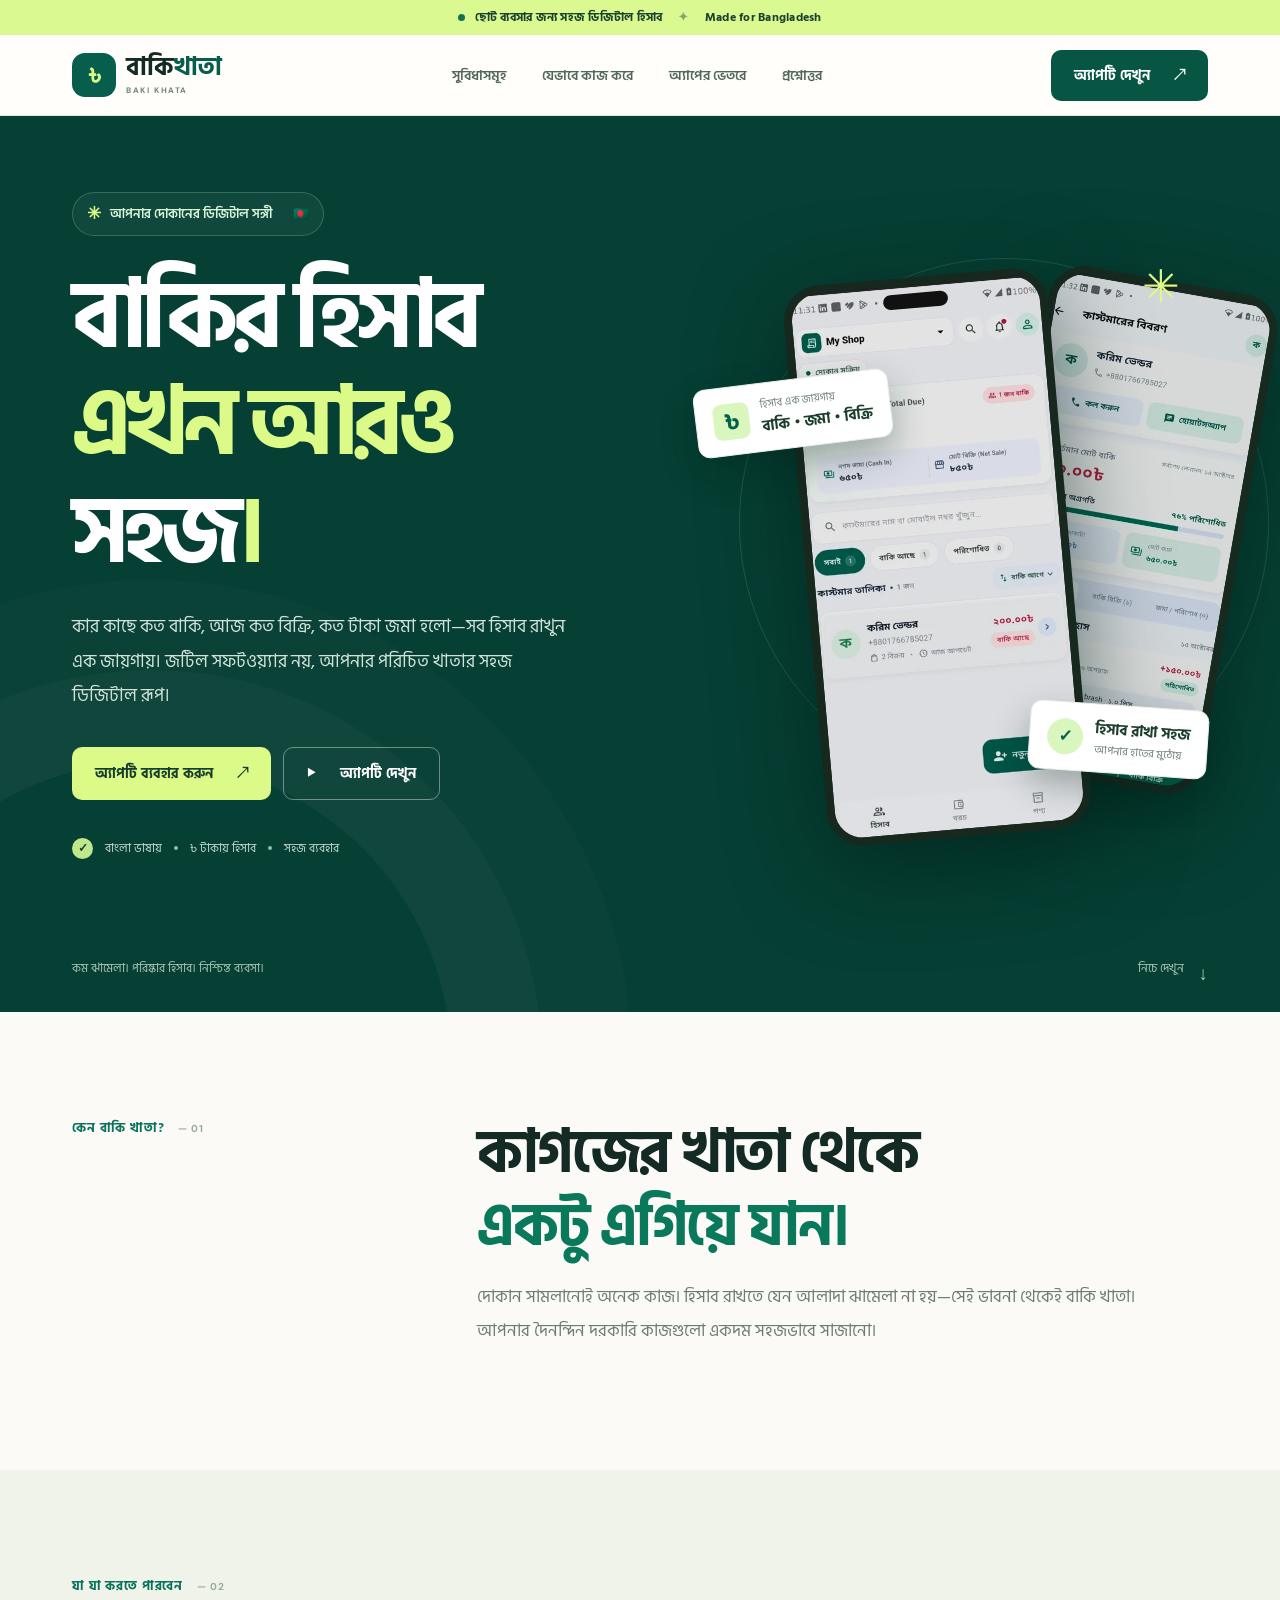
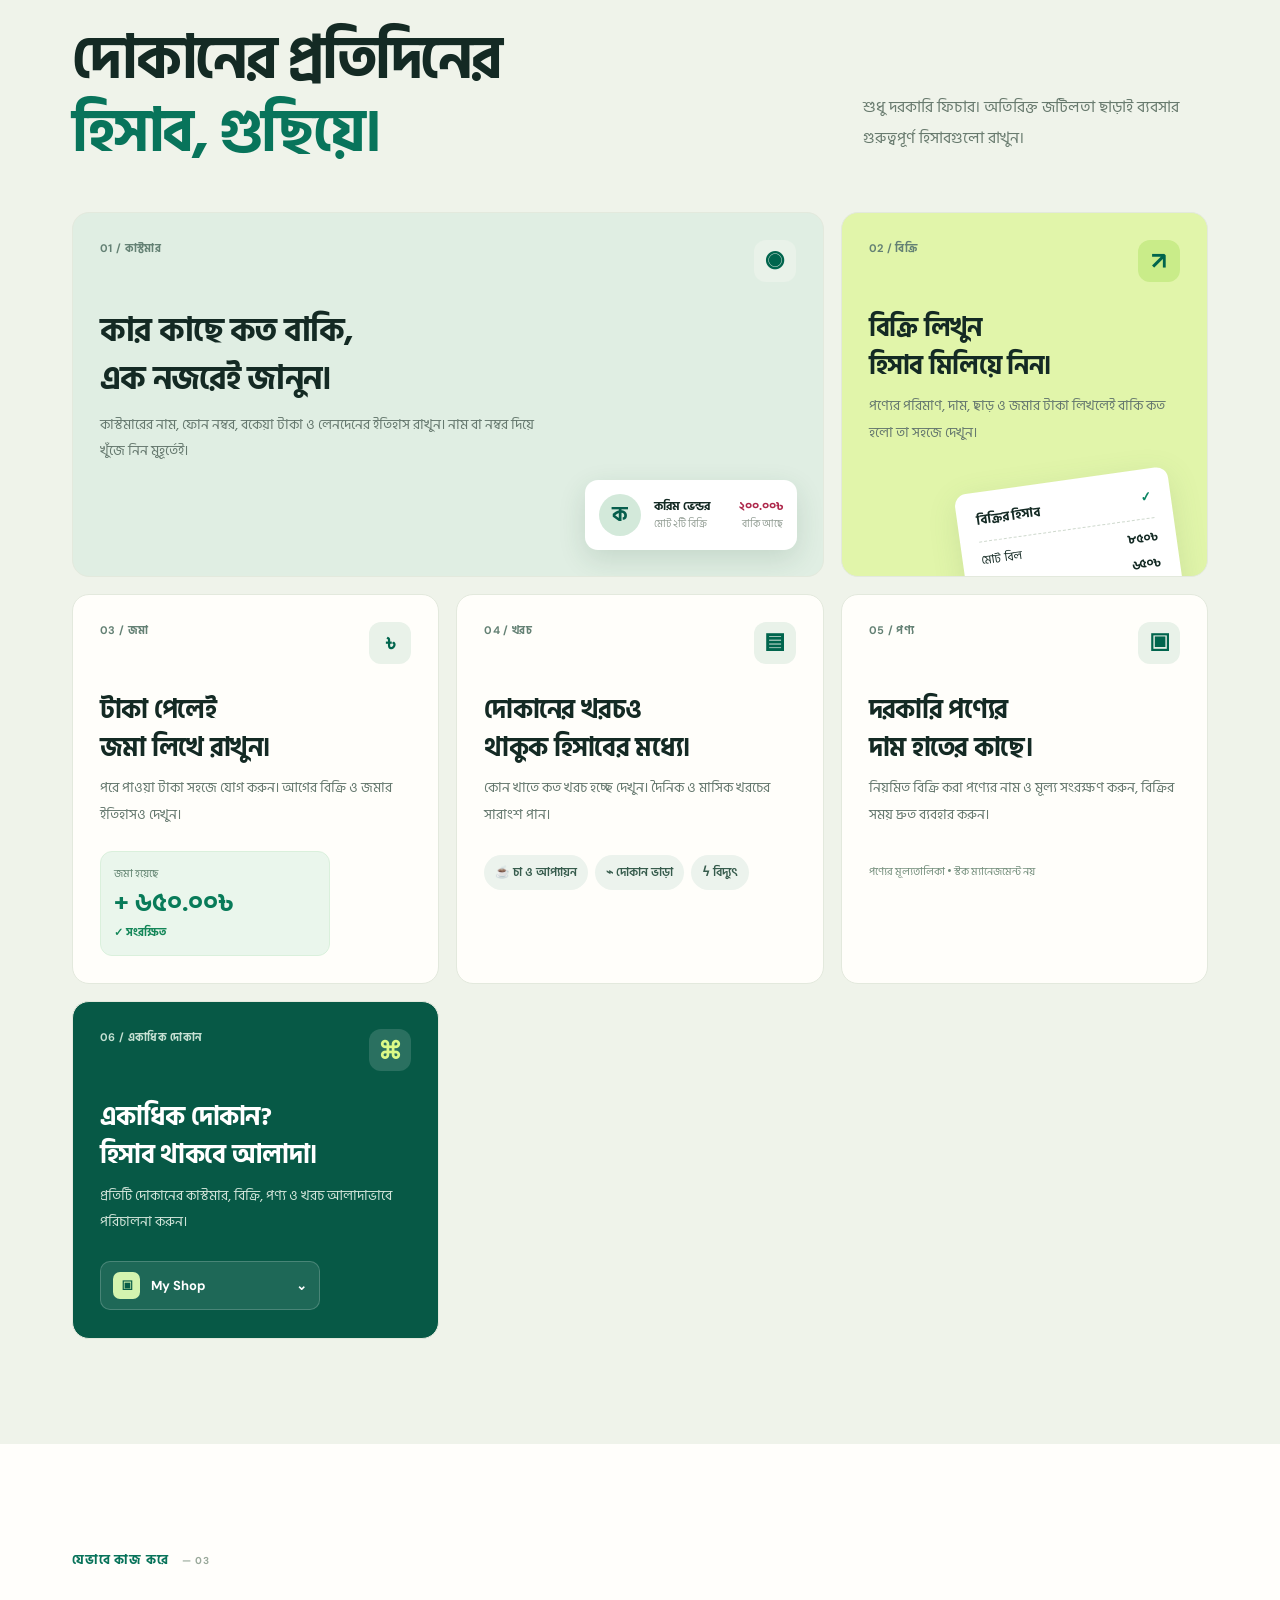
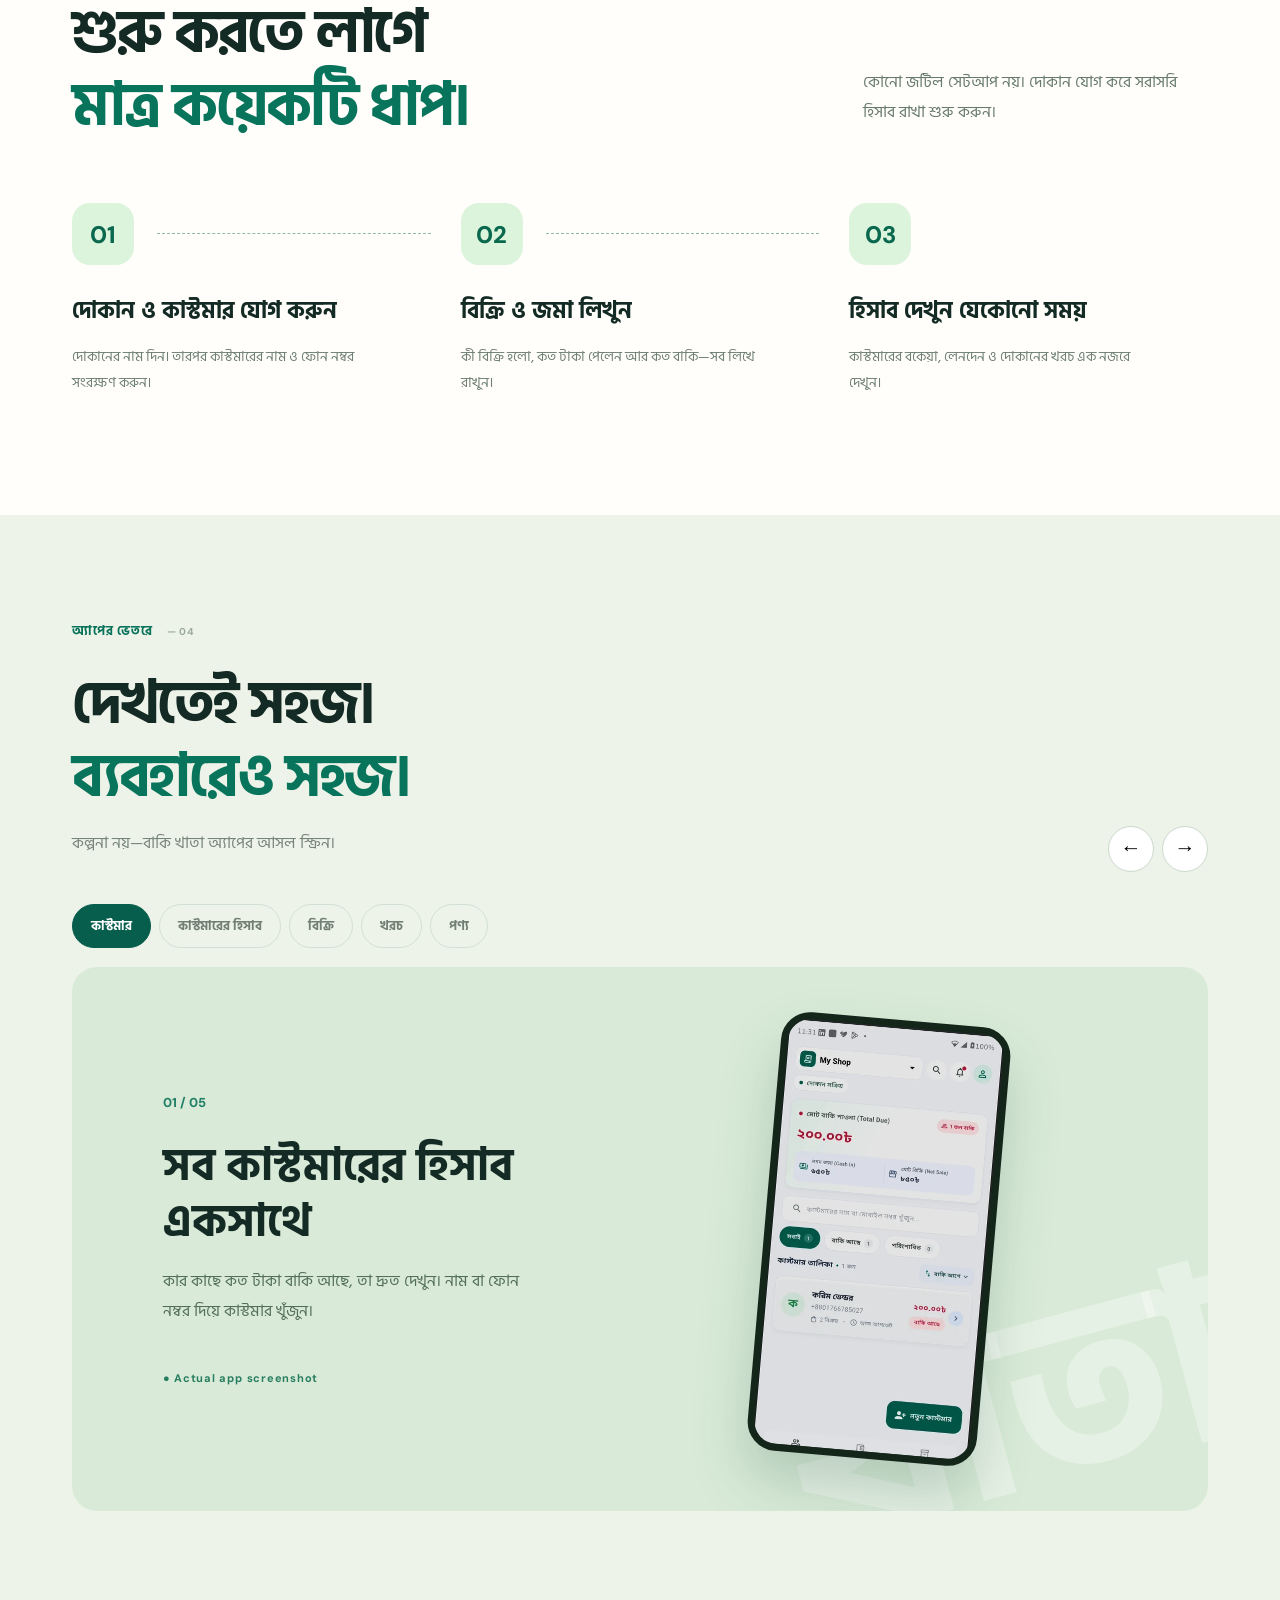
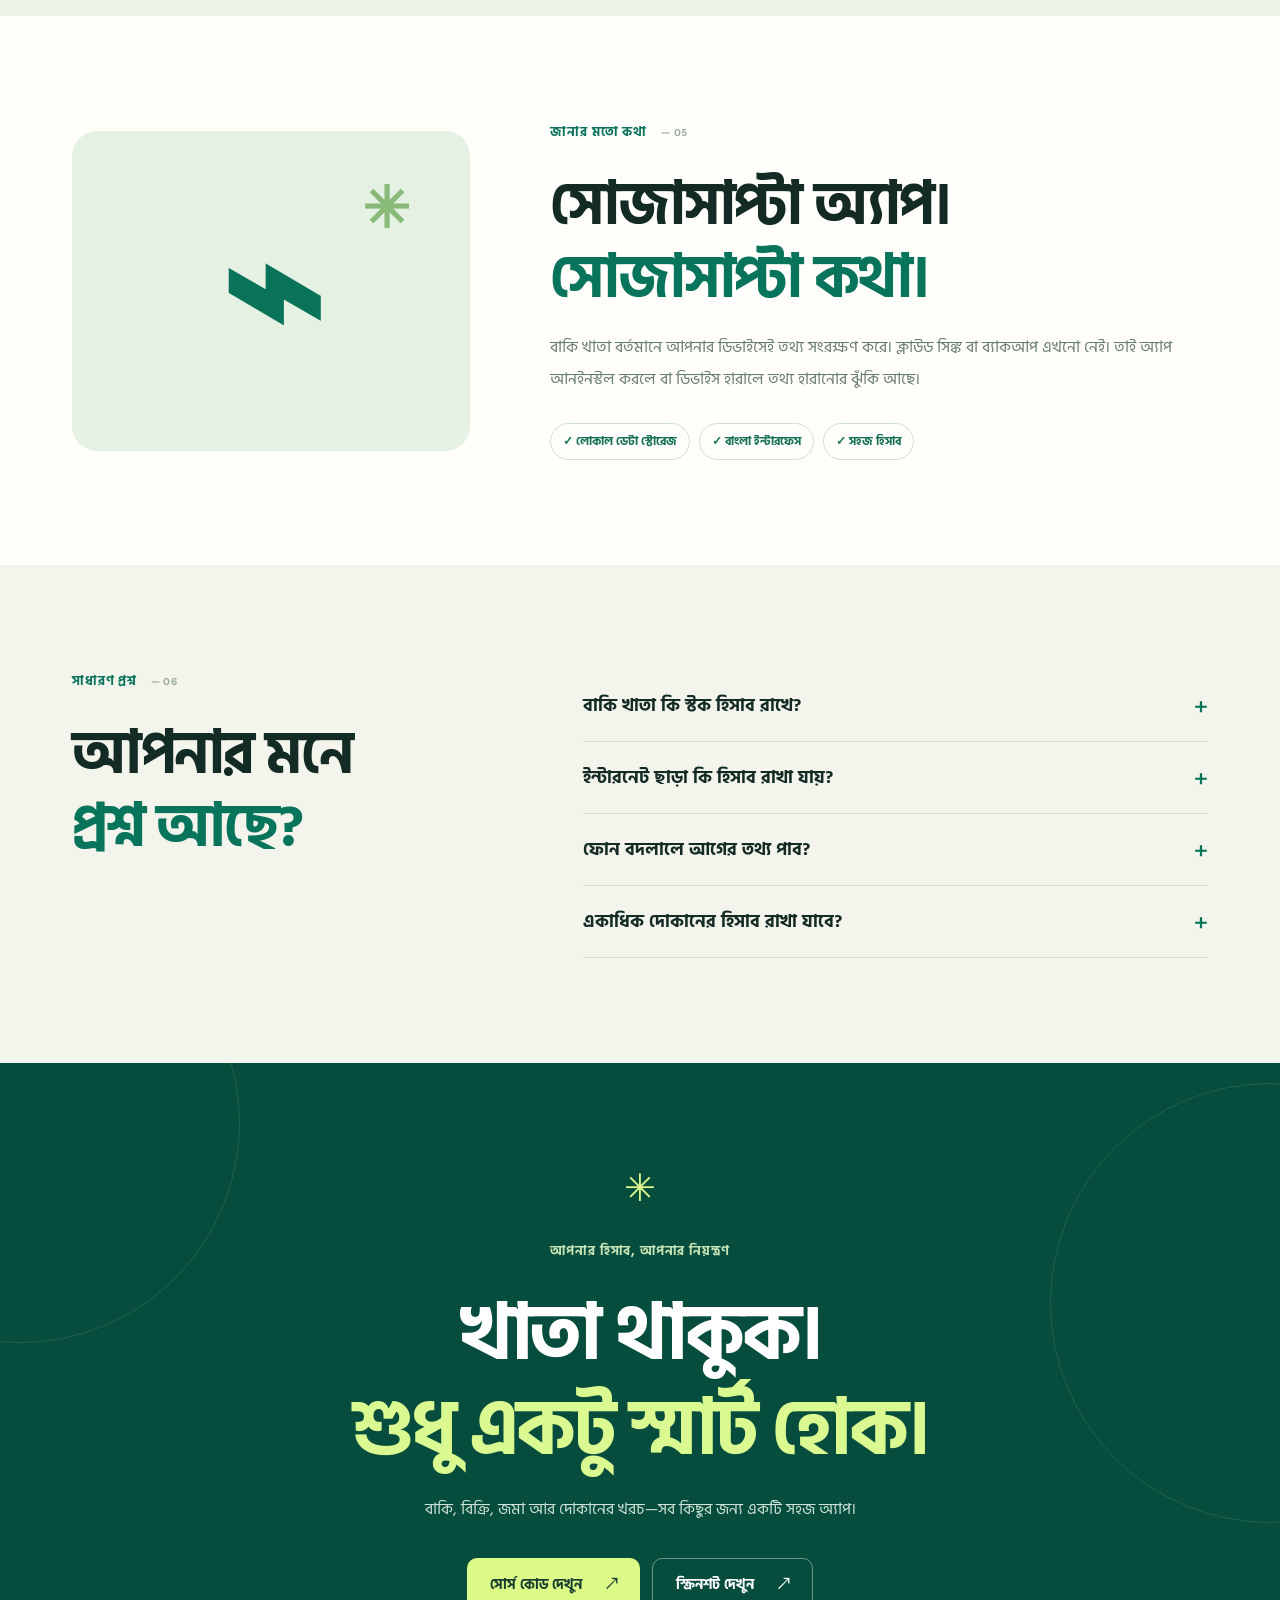
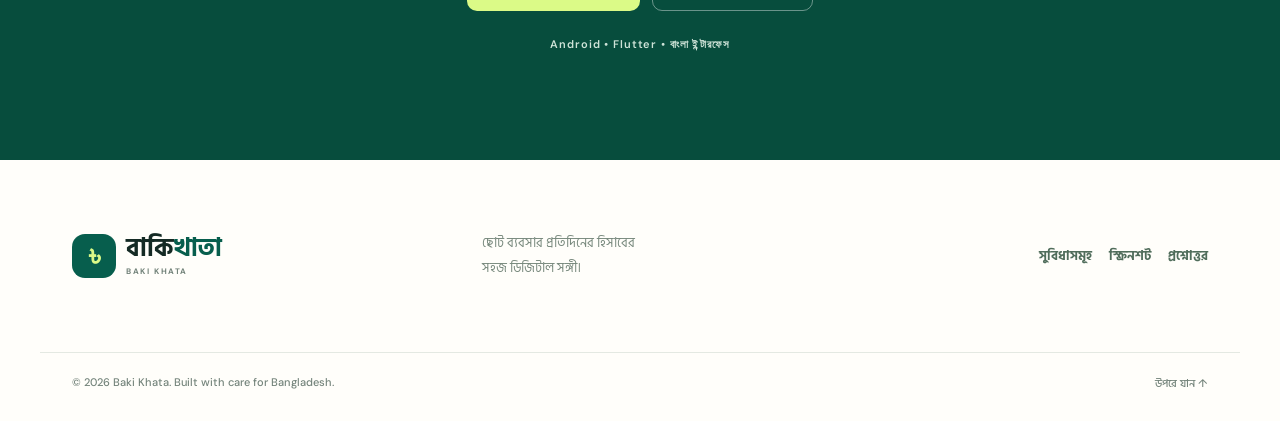
==== baki-khata-landing/index.html @ ae09ec43 "ci: deploy github page" ====
<!doctype html>
<html lang="bn">
<head>
  <meta charset="UTF-8" />
  <meta name="viewport" content="width=device-width, initial-scale=1" />
  <meta name="theme-color" content="#075e4d" />
  <meta name="description" content="বাকি খাতা — ছোট ব্যবসার বাকি, বিক্রি, জমা ও খরচের সহজ ডিজিটাল হিসাব।" />
  <meta property="og:title" content="বাকি খাতা — হিসাব থাকুক হাতের মুঠোয়" />
  <meta property="og:description" content="আপনার দোকানের বাকি, বিক্রি ও খরচের সহজ ডিজিটাল খাতা।" />
  <title>বাকি খাতা — হিসাব থাকুক হাতের মুঠোয়</title>
  <link rel="preconnect" href="https://fonts.googleapis.com" />
  <link rel="preconnect" href="https://fonts.gstatic.com" crossorigin />
  <link href="https://fonts.googleapis.com/css2?family=DM+Sans:wght@400;500;600;700;800&family=Hind+Siliguri:wght@400;500;600;700&display=swap" rel="stylesheet" />
  <link rel="stylesheet" href="styles.css" />
</head>
<body>
  <div class="announcement"><span class="status-dot"></span> ছোট ব্যবসার জন্য সহজ ডিজিটাল হিসাব <span class="announcement-arrow">✦</span> Made for Bangladesh</div>
  <header class="site-header" id="top"><div class="container nav">
    <a class="brand" href="#top" aria-label="বাকি খাতা হোম"><span class="brand-symbol">৳</span><span>বাকি<span class="brand-accent">খাতা</span><small>BAKI KHATA</small></span></a>
    <nav class="desktop-nav" aria-label="প্রধান নেভিগেশন"><a href="#features">সুবিধাসমূহ</a><a href="#how-it-works">যেভাবে কাজ করে</a><a href="#screens">অ্যাপের ভেতরে</a><a href="#faq">প্রশ্নোত্তর</a></nav>
    <a class="btn btn-dark nav-cta" href="#get-started">অ্যাপটি দেখুন <span aria-hidden="true">↗</span></a>
    <button class="mobile-menu-toggle" aria-label="মেনু খুলুন" aria-expanded="false">☰</button>
  </div><nav class="mobile-nav" id="mobile-nav"><a href="#features">সুবিধাসমূহ</a><a href="#how-it-works">যেভাবে কাজ করে</a><a href="#screens">অ্যাপের ভেতরে</a><a href="#faq">প্রশ্নোত্তর</a><a href="#get-started">অ্যাপটি দেখুন</a></nav></header>
  <main>
    <section class="hero"><div class="hero-grain"></div><div class="container hero-grid">
      <div class="hero-copy"><div class="eyebrow"><span class="eyebrow-star">✳</span> আপনার দোকানের ডিজিটাল সঙ্গী <span class="eyebrow-mini">🇧🇩</span></div>
        <h1>বাকির হিসাব<br /><span class="highlight-word">এখন আরও</span><br />সহজ<span class="period">।</span></h1>
        <p class="hero-description">কার কাছে কত বাকি, আজ কত বিক্রি, কত টাকা জমা হলো—সব হিসাব রাখুন এক জায়গায়। জটিল সফটওয়্যার নয়, আপনার পরিচিত খাতার সহজ ডিজিটাল রূপ।</p>
        <div class="hero-actions"><a class="btn btn-lime" href="#get-started">অ্যাপটি ব্যবহার করুন <span>↗</span></a><a class="btn btn-outline" href="#screens"><span class="play-icon">▶</span> অ্যাপটি দেখুন</a></div>
        <div class="hero-trust"><span class="hero-trust-icon">✓</span><span>বাংলা ভাষায়</span><i></i><span>৳ টাকায় হিসাব</span><i></i><span>সহজ ব্যবহার</span></div>
      </div>
      <div class="hero-art" aria-label="বাকি খাতা অ্যাপের স্ক্রিনশট"><span class="halo halo-one"></span><span class="halo halo-two"></span><div class="phone phone-back"><img src="assets/account.webp" alt="কাস্টমার হিসাবের স্ক্রিন" /></div><div class="phone phone-front"><div class="phone-camera"></div><img src="assets/customers.webp" alt="বাকি খাতার কাস্টমার তালিকা এবং মোট বাকির হিসাব" /></div><div class="floating-pill float-one"><span class="float-icon">৳</span><span><small>হিসাব এক জায়গায়</small><strong>বাকি • জমা • বিক্রি</strong></span></div><div class="floating-pill float-two"><span class="check-icon">✓</span><span><strong>হিসাব রাখা সহজ</strong><small>আপনার হাতের মুঠোয়</small></span></div><div class="hero-doodle">✳</div></div>
    </div><div class="container hero-bottom"><span>কম ঝামেলা। পরিষ্কার হিসাব। নিশ্চিন্ত ব্যবসা।</span><span class="scroll-tip">নিচে দেখুন <span>↓</span></span></div></section>

    <section class="promise section-pad"><div class="container promise-grid"><div class="section-label">কেন বাকি খাতা? <span>— 01</span></div><div><h2>কাগজের খাতা থেকে<br /><span>একটু এগিয়ে যান।</span></h2><p>দোকান সামলানোই অনেক কাজ। হিসাব রাখতে যেন আলাদা ঝামেলা না হয়—সেই ভাবনা থেকেই বাকি খাতা। আপনার দৈনন্দিন দরকারি কাজগুলো একদম সহজভাবে সাজানো।</p></div></div></section>

    <section class="features section-pad" id="features"><div class="container"><div class="section-top"><div><div class="section-label">যা যা করতে পারবেন <span>— 02</span></div><h2>দোকানের প্রতিদিনের<br /><em>হিসাব, গুছিয়ে।</em></h2></div><p>শুধু দরকারি ফিচার। অতিরিক্ত জটিলতা ছাড়াই ব্যবসার গুরুত্বপূর্ণ হিসাবগুলো রাখুন।</p></div>
      <div class="feature-grid">
        <article class="feature-card feature-large"><div class="feature-top"><span class="feature-number">01 / কাস্টমার</span><span class="feature-icon">◉</span></div><h3>কার কাছে কত বাকি,<br />এক নজরেই জানুন।</h3><p>কাস্টমারের নাম, ফোন নম্বর, বকেয়া টাকা ও লেনদেনের ইতিহাস রাখুন। নাম বা নম্বর দিয়ে খুঁজে নিন মুহূর্তেই।</p><div class="mini-customer"><div class="mini-avatar">ক</div><div><strong>করিম ভেন্ডর</strong><small>মোট ২টি বিক্রি</small></div><div class="mini-due"><strong>২০০.০০৳</strong><small>বাকি আছে</small></div></div></article>
        <article class="feature-card feature-lime"><div class="feature-top"><span class="feature-number">02 / বিক্রি</span><span class="feature-icon">↗</span></div><h3>বিক্রি লিখুন<br />হিসাব মিলিয়ে নিন।</h3><p>পণ্যের পরিমাণ, দাম, ছাড় ও জমার টাকা লিখলেই বাকি কত হলো তা সহজে দেখুন।</p><div class="feature-deco receipt"><div class="receipt-head">বিক্রির হিসাব <span>✓</span></div><div class="receipt-row"><span>মোট বিল</span><b>৮৫০৳</b></div><div class="receipt-row"><span>জমা</span><b>৬৫০৳</b></div><div class="receipt-line"></div><div class="receipt-row receipt-bold"><span>বাকি</span><b>২০০৳</b></div></div></article>
        <article class="feature-card"><div class="feature-top"><span class="feature-number">03 / জমা</span><span class="feature-icon">৳</span></div><h3>টাকা পেলেই<br />জমা লিখে রাখুন।</h3><p>পরে পাওয়া টাকা সহজে যোগ করুন। আগের বিক্রি ও জমার ইতিহাসও দেখুন।</p><div class="visual-amount"><span>জমা হয়েছে</span><strong>+ ৬৫০.০০৳</strong><span class="visual-confirm">✓ সংরক্ষিত</span></div></article>
        <article class="feature-card"><div class="feature-top"><span class="feature-number">04 / খরচ</span><span class="feature-icon">▤</span></div><h3>দোকানের খরচও<br />থাকুক হিসাবের মধ্যে।</h3><p>কোন খাতে কত খরচ হচ্ছে দেখুন। দৈনিক ও মাসিক খরচের সারাংশ পান।</p><div class="expense-chips"><span>☕ চা ও আপ্যায়ন</span><span>⌁ দোকান ভাড়া</span><span>ϟ বিদ্যুৎ</span></div></article>
        <article class="feature-card"><div class="feature-top"><span class="feature-number">05 / পণ্য</span><span class="feature-icon">▣</span></div><h3>দরকারি পণ্যের<br />দাম হাতের কাছে।</h3><p>নিয়মিত বিক্রি করা পণ্যের নাম ও মূল্য সংরক্ষণ করুন, বিক্রির সময় দ্রুত ব্যবহার করুন।</p><span class="feature-footnote">পণ্যের মূল্যতালিকা • স্টক ম্যানেজমেন্ট নয়</span></article>
        <article class="feature-card feature-dark"><div class="feature-top"><span class="feature-number">06 / একাধিক দোকান</span><span class="feature-icon">⌘</span></div><h3>একাধিক দোকান?<br />হিসাব থাকবে আলাদা।</h3><p>প্রতিটি দোকানের কাস্টমার, বিক্রি, পণ্য ও খরচ আলাদাভাবে পরিচালনা করুন।</p><div class="shop-switch"><span class="shop-box">▣</span><span>My Shop</span><span>⌄</span></div></article>
      </div>
    </div></section>

    <section class="how section-pad" id="how-it-works"><div class="container"><div class="section-label">যেভাবে কাজ করে <span>— 03</span></div><div class="how-header"><h2>শুরু করতে লাগে<br /><em>মাত্র কয়েকটি ধাপ।</em></h2><p>কোনো জটিল সেটআপ নয়। দোকান যোগ করে সরাসরি হিসাব রাখা শুরু করুন।</p></div><div class="steps"><article><div class="step-num">01</div><div class="step-line"></div><h3>দোকান ও কাস্টমার যোগ করুন</h3><p>দোকানের নাম দিন। তারপর কাস্টমারের নাম ও ফোন নম্বর সংরক্ষণ করুন।</p></article><article><div class="step-num">02</div><div class="step-line"></div><h3>বিক্রি ও জমা লিখুন</h3><p>কী বিক্রি হলো, কত টাকা পেলেন আর কত বাকি—সব লিখে রাখুন।</p></article><article><div class="step-num">03</div><h3>হিসাব দেখুন যেকোনো সময়</h3><p>কাস্টমারের বকেয়া, লেনদেন ও দোকানের খরচ এক নজরে দেখুন।</p></article></div></div></section>

    <section class="showcase section-pad" id="screens"><div class="container"><div class="section-label">অ্যাপের ভেতরে <span>— 04</span></div><div class="showcase-heading"><div><h2>দেখতেই সহজ।<br /><em>ব্যবহারেও সহজ।</em></h2><p>কল্পনা নয়—বাকি খাতা অ্যাপের আসল স্ক্রিন।</p></div><div class="showcase-controls"><button class="gallery-arrow" id="prev-screen" aria-label="আগের স্ক্রিন">←</button><button class="gallery-arrow" id="next-screen" aria-label="পরের স্ক্রিন">→</button></div></div><div class="screen-tabs" role="tablist" aria-label="স্ক্রিন বাছাই"><button class="screen-tab active" data-screen="0" role="tab" aria-selected="true">কাস্টমার</button><button class="screen-tab" data-screen="1" role="tab" aria-selected="false">কাস্টমারের হিসাব</button><button class="screen-tab" data-screen="2" role="tab" aria-selected="false">বিক্রি</button><button class="screen-tab" data-screen="3" role="tab" aria-selected="false">খরচ</button><button class="screen-tab" data-screen="4" role="tab" aria-selected="false">পণ্য</button></div><div class="showcase-stage"><div class="showcase-text"><span id="screen-index">01 / 05</span><h3 id="screen-title">সব কাস্টমারের হিসাব একসাথে</h3><p id="screen-desc">কার কাছে কত টাকা বাকি আছে, তা দ্রুত দেখুন। নাম বা ফোন নম্বর দিয়ে কাস্টমার খুঁজুন।</p><span class="screen-notice">● Actual app screenshot</span></div><div class="showcase-phone"><img id="active-screen" src="assets/customers.webp" alt="বাকি খাতা কাস্টমার তালিকা" /></div><div class="showcase-watermark">খাতা</div></div></div></section>

    <section class="privacy section-pad"><div class="container privacy-grid"><div class="privacy-symbol">⌁<span>✳</span></div><div><div class="section-label">জানার মতো কথা <span>— 05</span></div><h2>সোজাসাপ্টা অ্যাপ।<br /><em>সোজাসাপ্টা কথা।</em></h2><p>বাকি খাতা বর্তমানে আপনার ডিভাইসেই তথ্য সংরক্ষণ করে। ক্লাউড সিঙ্ক বা ব্যাকআপ এখনো নেই। তাই অ্যাপ আনইনস্টল করলে বা ডিভাইস হারালে তথ্য হারানোর ঝুঁকি আছে।</p><div class="truth-pills"><span>✓ লোকাল ডেটা স্টোরেজ</span><span>✓ বাংলা ইন্টারফেস</span><span>✓ সহজ হিসাব</span></div></div></div></section>

    <section class="faq section-pad" id="faq"><div class="container faq-grid"><div><div class="section-label">সাধারণ প্রশ্ন <span>— 06</span></div><h2>আপনার মনে<br /><em>প্রশ্ন আছে?</em></h2></div><div class="faq-list"><details><summary>বাকি খাতা কি স্টক হিসাব রাখে?<span>+</span></summary><p>না। পণ্যের নাম ও বিক্রয়মূল্য রাখা যায়, কিন্তু স্টকের পরিমাণ বা ইনভেন্টরি ট্র্যাক করা হয় না।</p></details><details><summary>ইন্টারনেট ছাড়া কি হিসাব রাখা যায়?<span>+</span></summary><p>অ্যাপের হিসাব ডিভাইসে স্থানীয়ভাবে সংরক্ষিত হয়। কল বা WhatsApp-এ যোগাযোগের মতো বাইরের সেবার জন্য প্রয়োজন অনুযায়ী সংযোগ লাগতে পারে।</p></details><details><summary>ফোন বদলালে আগের তথ্য পাব?<span>+</span></summary><p>এখনো ক্লাউড সিঙ্ক বা ব্যাকআপ নেই। নতুন ফোনে আগের তথ্য স্বয়ংক্রিয়ভাবে আসবে না।</p></details><details><summary>একাধিক দোকানের হিসাব রাখা যাবে?<span>+</span></summary><p>হ্যাঁ। প্রতিটি দোকানের কাস্টমার, বিক্রি, পণ্য ও খরচ আলাদা রাখা যায়।</p></details></div></div></section>

    <section class="final-cta" id="get-started"><div class="container final-inner"><div class="cta-star">✳</div><div class="section-label">আপনার হিসাব, আপনার নিয়ন্ত্রণ</div><h2>খাতা থাকুক।<br /><span>শুধু একটু স্মার্ট হোক।</span></h2><p>বাকি, বিক্রি, জমা আর দোকানের খরচ—সব কিছুর জন্য একটি সহজ অ্যাপ।</p><div class="cta-actions"><a class="btn btn-lime" href="https://github.com/" id="source-link" target="_blank" rel="noopener noreferrer">সোর্স কোড দেখুন <span>↗</span></a><a class="btn btn-outline" href="#screens">স্ক্রিনশট দেখুন <span>↗</span></a></div><p class="cta-note">Android • Flutter • বাংলা ইন্টারফেস</p><div class="cta-orbit orbit-a"></div><div class="cta-orbit orbit-b"></div></div></section>
  </main>
  <footer><div class="container footer-grid"><a class="brand footer-brand" href="#top"><span class="brand-symbol">৳</span><span>বাকি<span class="brand-accent">খাতা</span><small>BAKI KHATA</small></span></a><p>ছোট ব্যবসার প্রতিদিনের হিসাবের<br />সহজ ডিজিটাল সঙ্গী।</p><div class="footer-links"><a href="#features">সুবিধাসমূহ</a><a href="#screens">স্ক্রিনশট</a><a href="#faq">প্রশ্নোত্তর</a></div></div><div class="container footer-bottom"><span>© <span id="year">2026</span> Baki Khata. Built with care for Bangladesh.</span><a href="#top">উপরে যান ↑</a></div></footer>
  <script src="script.js"></script>
</body>
</html>
---- baki-khata-landing/styles.css ----
:root{--dark:#063f34;--deep:#04392f;--green:#075e4d;--lime:#dbfa87;--cream:#f9f8f2;--paper:#fffefa;--ink:#142a24;--muted:#667870;--border:#e4e9e0}*{box-sizing:border-box}html{scroll-behavior:smooth}body{margin:0;background:var(--cream);color:var(--ink);font-family:'Hind Siliguri',sans-serif;font-size:16px}a{text-decoration:none;color:inherit}button{font:inherit;cursor:pointer}img{display:block;max-width:100%}.container{max-width:1200px;margin:0 auto;padding:0 32px}.announcement{background:#dafa91;text-align:center;padding:8px 16px;font-size:12px;font-weight:700;letter-spacing:.02em;color:#1a422d}.status-dot{display:inline-block;width:7px;height:7px;background:#157251;border-radius:100%;margin-right:6px}.announcement-arrow{padding:0 13px;color:#84a56d}.site-header{position:relative;z-index:10;background:#fffefb;border-bottom:1px solid #e5eae1}.nav{height:80px;display:flex;align-items:center;justify-content:space-between;gap:20px}.brand{display:flex;align-items:center;gap:10px;font-size:25px;font-weight:700;line-height:.92;white-space:nowrap}.brand-symbol{width:44px;height:44px;display:grid;place-items:center;border-radius:13px;background:var(--green);color:var(--lime);font-family:'DM Sans',sans-serif;font-weight:800;font-size:30px}.brand-accent{color:var(--green)}.brand small{display:block;letter-spacing:.2em;font-family:'DM Sans',sans-serif;font-size:8px;font-weight:800;margin-top:8px;color:#74847b}.desktop-nav{display:flex;align-items:center;gap:36px;font-size:14px;font-weight:600;color:#52675c}.desktop-nav a:hover,.footer-links a:hover{color:#01946c}.btn{display:inline-flex;align-items:center;justify-content:center;gap:24px;min-height:51px;padding:14px 23px;font-size:14px;font-weight:700;border-radius:10px;transition:transform .2s,background .2s}.btn:hover{transform:translateY(-3px)}.btn-dark{background:#075644;color:white}.btn-lime{background:var(--lime);color:#173c2e}.btn-outline{border:1px solid rgba(255,255,255,.4);color:#fff}.mobile-menu-toggle,.mobile-nav{display:none}.hero{background:var(--dark);position:relative;overflow:hidden;color:white}.hero:before{content:'';position:absolute;left:-150px;bottom:-350px;width:600px;height:600px;border:1px solid #ffffff0d;border-radius:50%;box-shadow:0 0 0 90px #ffffff06,0 0 0 180px #ffffff04}.hero-grid{min-height:710px;display:grid;grid-template-columns:1fr 1fr;align-items:center;gap:32px;position:relative}.hero-copy{position:relative;z-index:2;padding:76px 0 100px}.eyebrow{display:inline-flex;align-items:center;gap:9px;border:1px solid #639b7b70;padding:7px 14px;border-radius:40px;background:#ffffff0c;color:#d9f4d7;font-size:13px;font-weight:600}.eyebrow-star{color:var(--lime);font-size:17px}.eyebrow-mini{margin-left:12px}.hero h1{font-size:clamp(60px,7.3vw,112px);letter-spacing:-.065em;line-height:1.15;font-weight:700;margin:29px 0 23px}.highlight-word{color:var(--lime)}.period{color:var(--lime)}.hero-description{max-width:505px;font-size:18px;line-height:1.9;color:#d0e2d8}.hero-actions,.cta-actions{display:flex;flex-wrap:wrap;gap:12px;margin-top:34px}.play-icon{font-family:sans-serif;font-size:10px}.hero-trust{display:flex;align-items:center;flex-wrap:wrap;gap:12px;margin-top:38px;color:#c2dacf;font-size:12px}.hero-trust-icon{display:grid;place-items:center;border-radius:50%;width:21px;height:21px;background:#bfe88b;color:#0e4631;font-weight:900}.hero-trust i{height:4px;width:4px;background:#99b8a5;border-radius:50%}.hero-art{height:650px;position:relative;min-width:0}.halo{position:absolute;border:1px solid #5c947550;border-radius:50%;left:15%;top:7%;width:530px;height:530px}.halo-two{width:395px;height:395px;left:28%;top:17%;border-color:#b5e89c30}.phone{position:absolute;background:#111;border:8px solid #17291f;border-radius:36px;overflow:hidden;box-shadow:0 24px 90px #001c1690}.phone img{width:100%;height:100%;object-fit:cover;object-position:top}.phone-front{width:265px;height:562px;left:27%;top:64px;transform:rotate(-5deg);z-index:2}.phone-back{width:232px;height:506px;left:64%;top:65px;transform:rotate(10deg);opacity:.94}.phone-camera{position:absolute;left:50%;transform:translateX(-50%);top:8px;border-radius:20px;background:#111;width:65px;height:15px;z-index:3}.floating-pill{position:absolute;background:#fff;border:1px solid #e9f1e9;color:#1c3e2c;border-radius:12px;padding:12px 17px;display:flex;gap:12px;align-items:center;box-shadow:0 15px 35px #031e164a;z-index:4;transform:rotate(4deg)}.floating-pill strong,.floating-pill small{display:block}.floating-pill strong{font-size:15px}.floating-pill small{font-size:11px;color:#708177}.float-one{top:167px;left:7%;transform:rotate(-7deg)}.float-two{bottom:88px;right:0}.float-icon,.check-icon{background:#d9f6bf;border-radius:8px;width:36px;height:36px;display:grid;place-items:center;font-weight:800;color:#02604a;font-size:23px}.check-icon{border-radius:50%;font-size:17px}.hero-doodle{position:absolute;right:5%;top:40px;font-size:45px;color:var(--lime)}.hero-bottom{position:relative;padding-bottom:22px;display:flex;justify-content:space-between;color:#a7c5b4;font-size:12px}.scroll-tip{display:flex;gap:15px}.scroll-tip span{font-size:19px}.section-pad{padding:105px 0}.section-label{font-family:'Hind Siliguri',sans-serif;text-transform:uppercase;letter-spacing:.065em;color:#08735a;font-weight:700;font-size:13px;margin-bottom:26px}.section-label span{font-family:'DM Sans',sans-serif;font-size:10px;color:#9aa99b;margin-left:10px}h2{font-size:clamp(37px,4.6vw,65px);line-height:1.24;letter-spacing:-.04em;margin:0;font-weight:700}h2 em{font-style:normal;color:#08745b}.promise{background:#fbfaf6}.promise-grid{display:grid;grid-template-columns:1fr 2fr;gap:40px}.promise-grid h2 span{color:#0a795b}.promise-grid p{color:#6f7c73;line-height:2;font-size:17px;max-width:690px}.features{background:#eff3ea}.section-top{display:flex;align-items:end;justify-content:space-between;gap:40px;margin-bottom:43px}.section-top>p,.how-header>p{max-width:345px;color:#687a6e;line-height:1.9}.feature-grid{display:grid;grid-template-columns:repeat(3,1fr);gap:17px}.feature-card{position:relative;min-height:338px;overflow:hidden;background:#fffefa;border:1px solid #e3e9dd;padding:27px;border-radius:17px}.feature-top{display:flex;justify-content:space-between;align-items:start}.feature-number{font:700 11px 'DM Sans','Hind Siliguri',sans-serif;letter-spacing:.03em;color:#648174}.feature-icon{display:grid;place-items:center;font:bold 24px 'DM Sans',sans-serif;width:42px;height:42px;background:#e9f2e9;border-radius:12px;color:#00654d}.feature-card h3{font-size:26px;line-height:1.45;margin:28px 0 8px;letter-spacing:-.025em}.feature-card p{max-width:350px;color:#66796f;font-size:14px;line-height:1.9;margin:0}.feature-large{grid-column:span 2;background:#e0eee3;min-height:365px}.feature-large h3{font-size:33px;margin-top:26px}.feature-large p{max-width:435px}.mini-customer{position:absolute;right:26px;bottom:26px;background:white;padding:14px;display:flex;align-items:center;gap:13px;border-radius:13px;box-shadow:0 9px 28px #1a4e3524}.mini-avatar{width:42px;height:42px;border-radius:50%;background:#d3e9da;color:var(--green);display:grid;place-items:center;font-size:20px;font-weight:700}.mini-customer strong,.mini-customer small{display:block}.mini-customer strong{font-size:12px}.mini-customer small{font-size:10px;color:#929d94}.mini-due{text-align:right;margin-left:16px}.mini-due strong{color:#ae284b;font-family:'Hind Siliguri',sans-serif}.feature-lime{background:#e1f5aa}.feature-lime .feature-icon{background:#c9ec89}.feature-lime p{max-width:300px}.receipt{position:absolute;right:28px;bottom:-70px;background:#fff;border-radius:12px;padding:17px 19px;width:215px;transform:rotate(-8deg);box-shadow:0 8px 30px #51734425}.receipt-head{font-weight:700;border-bottom:1px dashed #cfd9ce;padding-bottom:10px;margin-bottom:9px;font-size:13px;display:flex;justify-content:space-between}.receipt-head span{color:#0a8462}.receipt-row{display:flex;justify-content:space-between;font-size:12px;margin:7px 0}.receipt-line{border-bottom:1px dashed #cfd9ce;margin:9px 0}.receipt-bold{font-weight:700;color:#af2544}.visual-amount{margin-top:23px;background:#eaf6ec;border:1px solid #daf0dc;padding:13px;border-radius:12px;max-width:230px}.visual-amount span{display:block;font-size:11px;color:#60826f}.visual-amount strong{display:block;color:#087b59;font-size:25px}.visual-confirm{color:#138658!important;font-weight:700}.expense-chips{display:flex;gap:7px;flex-wrap:wrap;margin-top:27px}.expense-chips span{background:#ecf3ed;border-radius:100px;padding:8px 11px;font-size:12px;font-weight:600;color:#375c4d}.feature-footnote{display:inline-block;margin-top:35px;color:#738d7b;font-size:11px}.feature-dark{background:#075946;color:white}.feature-dark .feature-number{color:#c5e0d2}.feature-dark .feature-icon{color:var(--lime);background:#ffffff24}.feature-dark p{color:#d0e3d8}.shop-switch{display:flex;align-items:center;gap:11px;margin-top:25px;background:#ffffff18;border:1px solid #ffffff31;border-radius:10px;padding:10px 12px;max-width:220px;font-family:'DM Sans',sans-serif;font-weight:700;font-size:13px}.shop-switch span:last-child{margin-left:auto}.shop-box{display:grid;place-items:center;background:#d4f4af;color:#085d47;border-radius:7px;width:27px;height:27px}.how{background:#fffefb}.how-header{display:flex;justify-content:space-between;align-items:end;gap:30px}.steps{margin-top:60px;display:grid;grid-template-columns:repeat(3,1fr);gap:30px}.steps article{position:relative;padding-right:26px}.step-num{width:62px;height:62px;background:#dbf4db;border-radius:18px;display:grid;place-items:center;color:#09684e;font:800 24px 'DM Sans',sans-serif}.step-line{position:absolute;left:85px;top:30px;right:0;border-top:1px dashed #8fbba6}.steps h3{font-size:23px;margin:27px 0 8px}.steps p{line-height:1.85;color:#708075;font-size:14px;max-width:300px}.showcase{background:#eef3e9}.showcase-heading{display:flex;justify-content:space-between;align-items:end;gap:25px}.showcase-heading p{color:#778479}.showcase-controls{display:flex;gap:8px}.gallery-arrow{width:46px;height:46px;border:1px solid #cbd9cd;border-radius:50%;background:white;font-size:21px}.gallery-arrow:hover{background:#dbf4cf}.screen-tabs{display:flex;gap:8px;overflow:auto;padding:32px 0 19px;scrollbar-width:thin}.screen-tab{border:1px solid #d4e0d5;background:transparent;padding:10px 18px;border-radius:25px;font-size:13px;font-weight:700;white-space:nowrap;color:#728074}.screen-tab.active{background:#075e4d;color:white;border-color:#075e4d}.showcase-stage{position:relative;overflow:hidden;display:grid;grid-template-columns:1fr 1fr;min-height:490px;align-items:center;border-radius:25px;background:#d9ebd8;padding:52px 8%}.showcase-text{position:relative;z-index:2;max-width:380px}.showcase-text>span:first-child{font:800 13px 'DM Sans',sans-serif;color:#248068}.showcase-text h3{font-size:clamp(30px,3.5vw,47px);line-height:1.25;margin:23px 0 15px}.showcase-text p{line-height:1.9;color:#536f5b}.screen-notice{display:inline-block;margin-top:28px;color:#277d5f;font:700 11px 'DM Sans',sans-serif;letter-spacing:.07em}.showcase-phone{z-index:2;width:230px;height:440px;justify-self:center;background:#14251a;border:7px solid #14251a;border-radius:29px;overflow:hidden;transform:rotate(5deg);box-shadow:0 30px 55px #25543f37}.showcase-phone img{height:100%;width:100%;object-fit:cover;object-position:top;transition:opacity .15s}.showcase-watermark{position:absolute;right:-30px;bottom:-100px;color:#ffffff50;font-size:240px;font-weight:700;transform:rotate(-15deg)}.privacy{background:#fffefa}.privacy-grid{display:grid;grid-template-columns:1fr 1.65fr;align-items:center;gap:80px}.privacy-symbol{height:320px;background:#e5f1e2;border-radius:25px;display:grid;place-items:center;color:#087359;font:800 175px 'DM Sans',sans-serif;position:relative}.privacy-symbol span{position:absolute;font-size:57px;top:40px;right:60px;color:#89ba79}.privacy-grid p{color:#687c70;line-height:2;max-width:650px;font-size:16px}.truth-pills{display:flex;gap:9px;flex-wrap:wrap;margin-top:28px}.truth-pills span{border:1px solid #cfe1ce;padding:8px 12px;border-radius:25px;font-size:12px;font-weight:700;color:#157155}.faq{background:#f3f5ed}.faq-grid{display:grid;grid-template-columns:1fr 1.4fr;gap:65px}.faq-list details{border-bottom:1px solid #d4ded3;padding:19px 0}.faq-list summary{list-style:none;cursor:pointer;display:flex;justify-content:space-between;gap:20px;align-items:center;font-size:18px;font-weight:700}.faq-list summary::-webkit-details-marker{display:none}.faq-list summary span{font:500 25px 'DM Sans',sans-serif;color:#087359;transition:transform .2s}.faq-list details[open] summary span{transform:rotate(45deg)}.faq-list p{color:#708174;font-size:14px;line-height:1.9;max-width:500px}.final-cta{background:#074d3d;color:white;overflow:hidden}.final-inner{position:relative;padding-top:96px;padding-bottom:95px;text-align:center}.final-cta .section-label{color:#c8e5b7}.final-cta h2{font-size:clamp(46px,6vw,83px);position:relative;z-index:1}.final-cta h2 span{color:#dafa91}.final-cta p{color:#cee3d8;line-height:1.8}.cta-star{font-size:38px;color:#dcf88a;margin-bottom:20px}.cta-actions{justify-content:center;position:relative;z-index:2}.cta-note{font:600 11px 'DM Sans',sans-serif;letter-spacing:.08em;margin-top:24px}.cta-orbit{border:1px solid #9ac89b28;position:absolute;width:440px;height:440px;border-radius:50%;top:-160px;left:-240px}.orbit-b{left:auto;right:-250px;top:20px}footer{background:#fffefa}.footer-grid{display:grid;grid-template-columns:1.2fr 1.2fr 1fr;gap:30px;align-items:center;padding-top:58px;padding-bottom:58px}.footer-grid p{font-size:13px;line-height:1.9;color:#77887c}.footer-links{display:flex;gap:17px;justify-content:end;font-size:13px;font-weight:700;color:#506d5b}.footer-bottom{display:flex;justify-content:space-between;border-top:1px solid #e4e9e2;padding-top:22px;padding-bottom:28px;color:#74847b;font:500 11px 'DM Sans','Hind Siliguri',sans-serif}
@media(max-width:1000px){.desktop-nav{gap:16px}.hero h1{font-size:75px}.phone-front{left:12%}.phone-back{left:50%}.float-one{left:-5%}.feature-grid{grid-template-columns:repeat(2,1fr)}.feature-large{grid-column:span 1}.mini-customer{position:relative;right:auto;bottom:auto;margin-top:18px;width:max-content;max-width:100%}.feature-lime{min-height:365px}.receipt{bottom:-88px}.privacy-grid{gap:40px}}
@media(max-width:700px){.container{padding:0 22px}.announcement{font-size:10px}.nav{height:68px}.desktop-nav,.nav-cta{display:none}.mobile-menu-toggle{display:block;border:0;background:none;font-size:26px;color:#075e4d}.mobile-nav.open{display:flex;flex-direction:column;gap:0;padding:7px 22px 20px;background:#fffefa;border-top:1px solid #e4e9de}.mobile-nav a{padding:12px 0;border-bottom:1px solid #eef0eb}.brand{font-size:22px}.brand-symbol{width:38px;height:38px}.hero-grid{grid-template-columns:1fr;gap:0;min-height:0}.hero-copy{padding:65px 0 10px}.hero h1{font-size:clamp(56px,13vw,85px);margin:25px 0}.hero-description{font-size:15px}.hero-actions{gap:9px}.hero-art{height:485px;margin-left:-10px}.phone-front{width:195px;height:416px;left:19%;top:36px;border-width:6px;border-radius:28px}.phone-back{width:177px;height:383px;left:51%;top:36px;border-width:6px;border-radius:28px}.halo{width:350px;height:350px;left:0}.halo-two{width:250px;height:250px;left:15%}.float-one{top:90px;left:-2%}.float-two{bottom:34px;right:0}.floating-pill{padding:8px;font-size:11px;gap:8px}.floating-pill strong{font-size:11px}.floating-pill small{font-size:9px}.float-icon,.check-icon{width:29px;height:29px;font-size:17px}.hero-bottom{padding:3px 22px 18px;font-size:10px}.section-pad{padding:72px 0}.promise-grid,.privacy-grid,.faq-grid{grid-template-columns:1fr;gap:20px}.section-top,.how-header{display:block}.section-top>p,.how-header>p{margin-top:17px}.feature-grid{grid-template-columns:1fr;gap:12px}.feature-card,.feature-large{grid-column:span 1;min-height:300px}.feature-large{min-height:350px}.feature-large h3{font-size:29px}.feature-lime{min-height:350px}.steps{grid-template-columns:1fr;gap:28px;margin-top:40px}.steps article{padding-left:86px;min-height:70px}.step-num{position:absolute;left:0;top:0}.step-line{left:30px;top:75px;bottom:-25px;height:auto;width:0;border-top:0;border-left:1px dashed #8fbba6}.steps h3{margin:0}.steps p{margin:6px 0}.showcase-heading{align-items:end}.showcase-heading h2{font-size:36px}.showcase-stage{grid-template-columns:1fr;gap:26px;padding:35px 22px;min-height:0}.showcase-text h3{font-size:31px;margin:10px 0}.showcase-phone{width:195px;height:380px}.screen-notice{margin-top:5px}.privacy-symbol{height:190px;font-size:100px}.privacy-symbol span{font-size:38px}.faq-grid{gap:25px}.faq-list summary{font-size:15px}.final-inner{padding-top:74px;padding-bottom:74px}.footer-grid{grid-template-columns:1fr;gap:15px;padding-top:40px;padding-bottom:34px}.footer-links{justify-content:start}.footer-bottom{gap:15px;flex-wrap:wrap}.hero-doodle{right:0;top:5px}}
@media(max-width:375px){.hero-art{height:440px}.phone-front{left:11%;width:181px;height:384px}.phone-back{left:47%;width:161px;height:350px}.float-one{left:-4%}.hero-actions .btn{padding:12px 13px;gap:7px;font-size:12px}}
@media(prefers-reduced-motion:reduce){html{scroll-behavior:auto}*,*:before,*:after{transition:none!important;animation:none!important}}
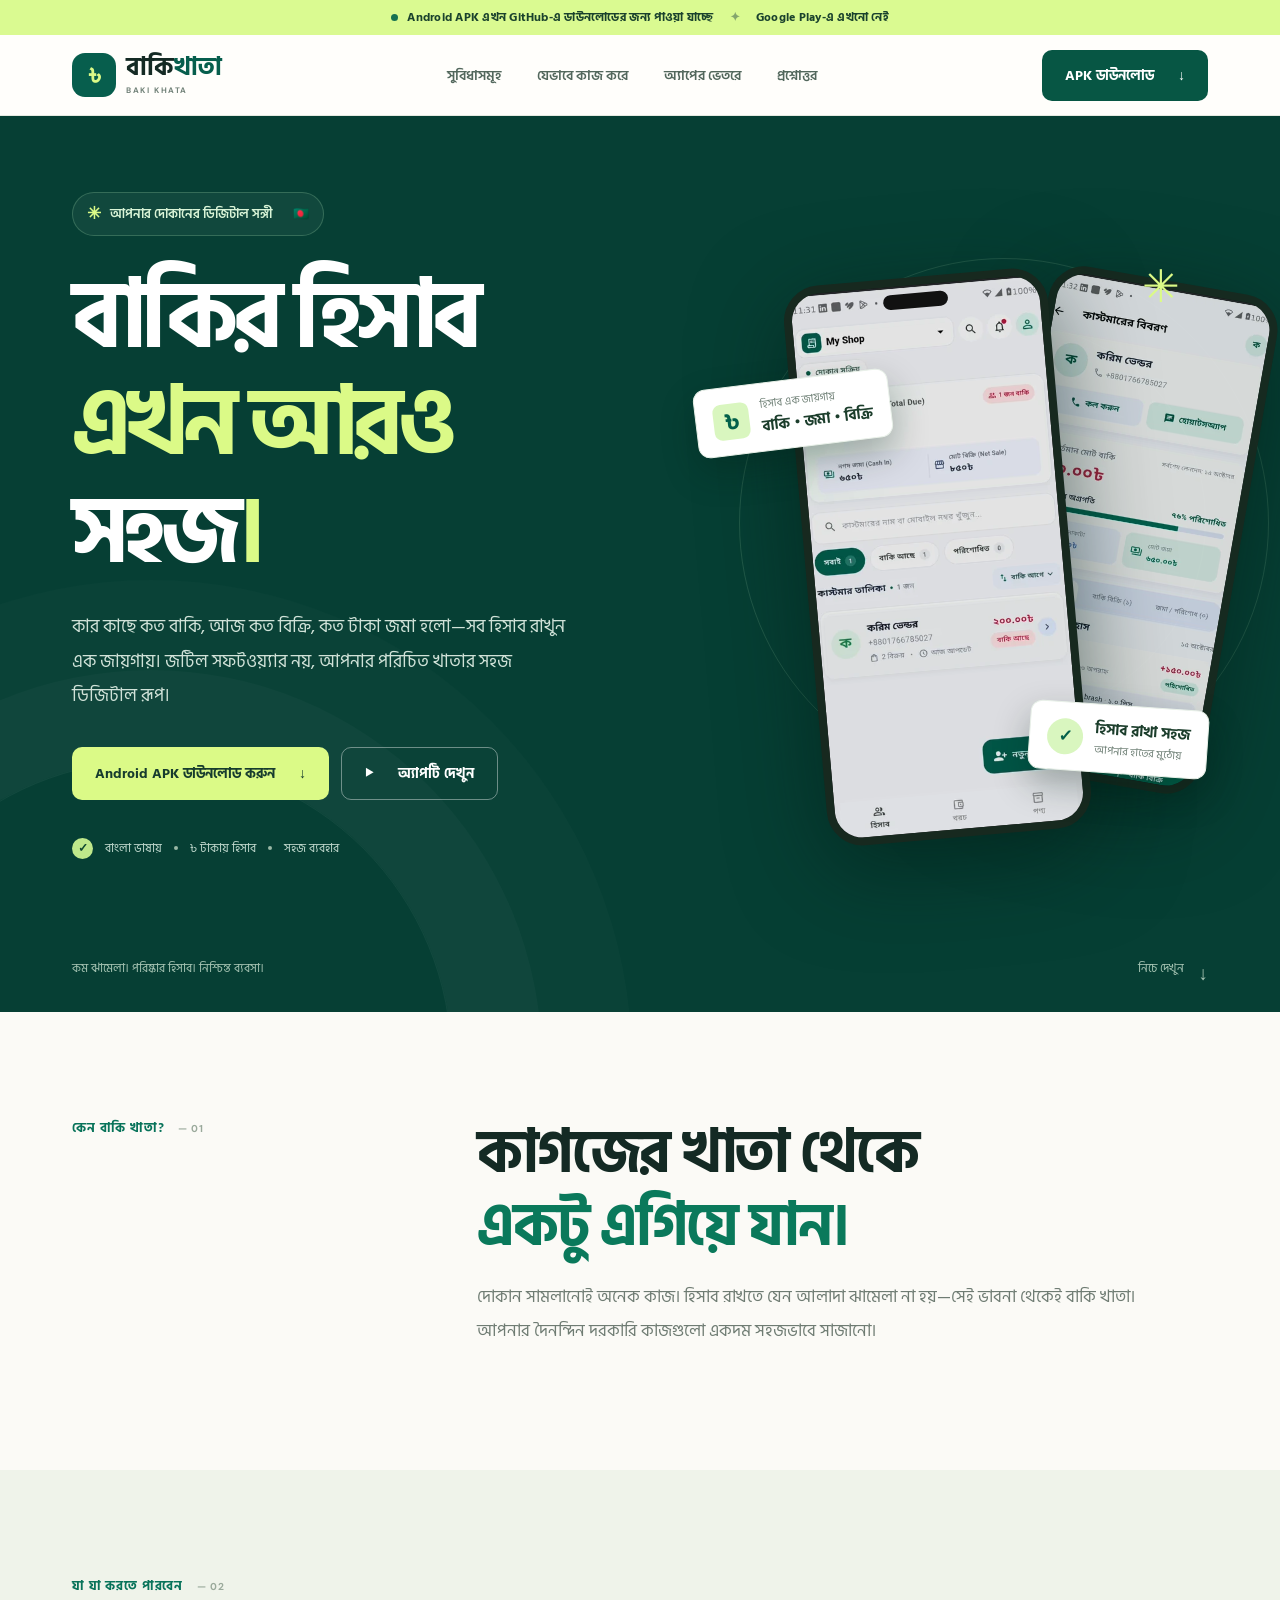
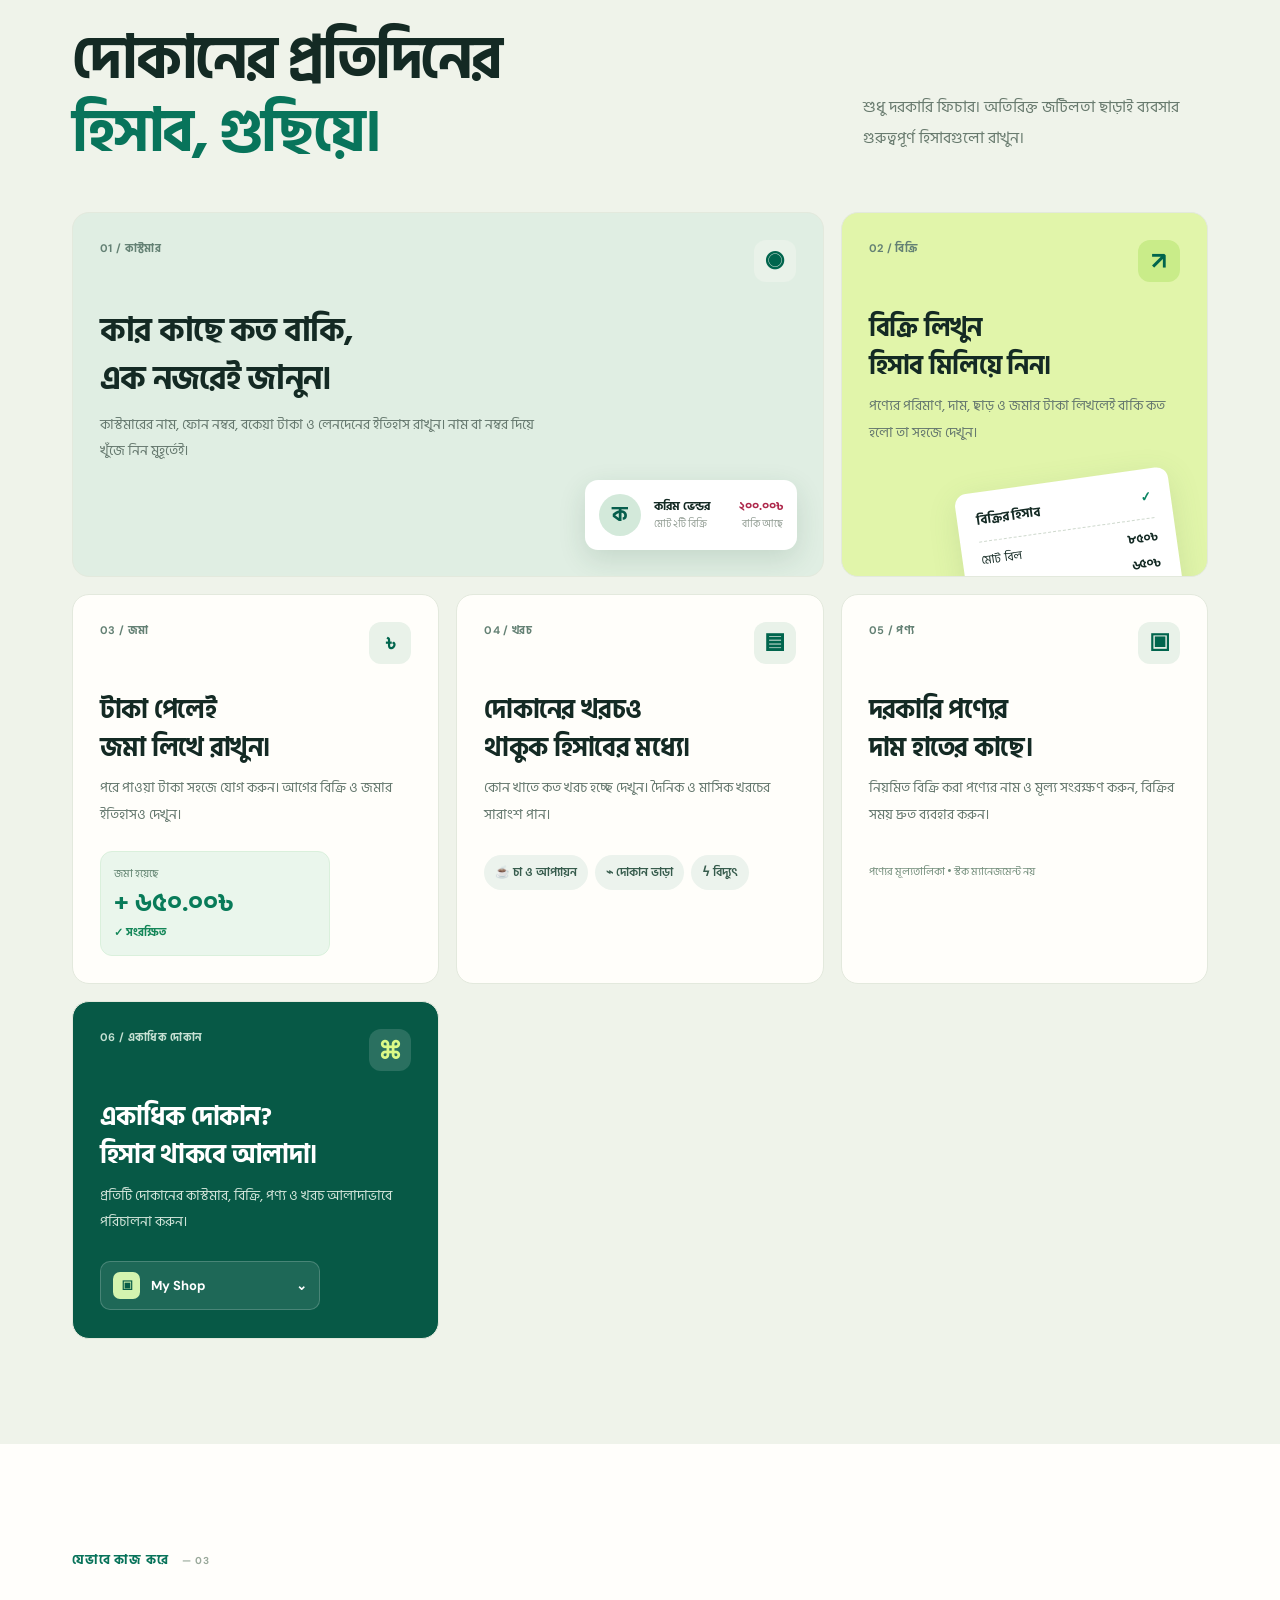
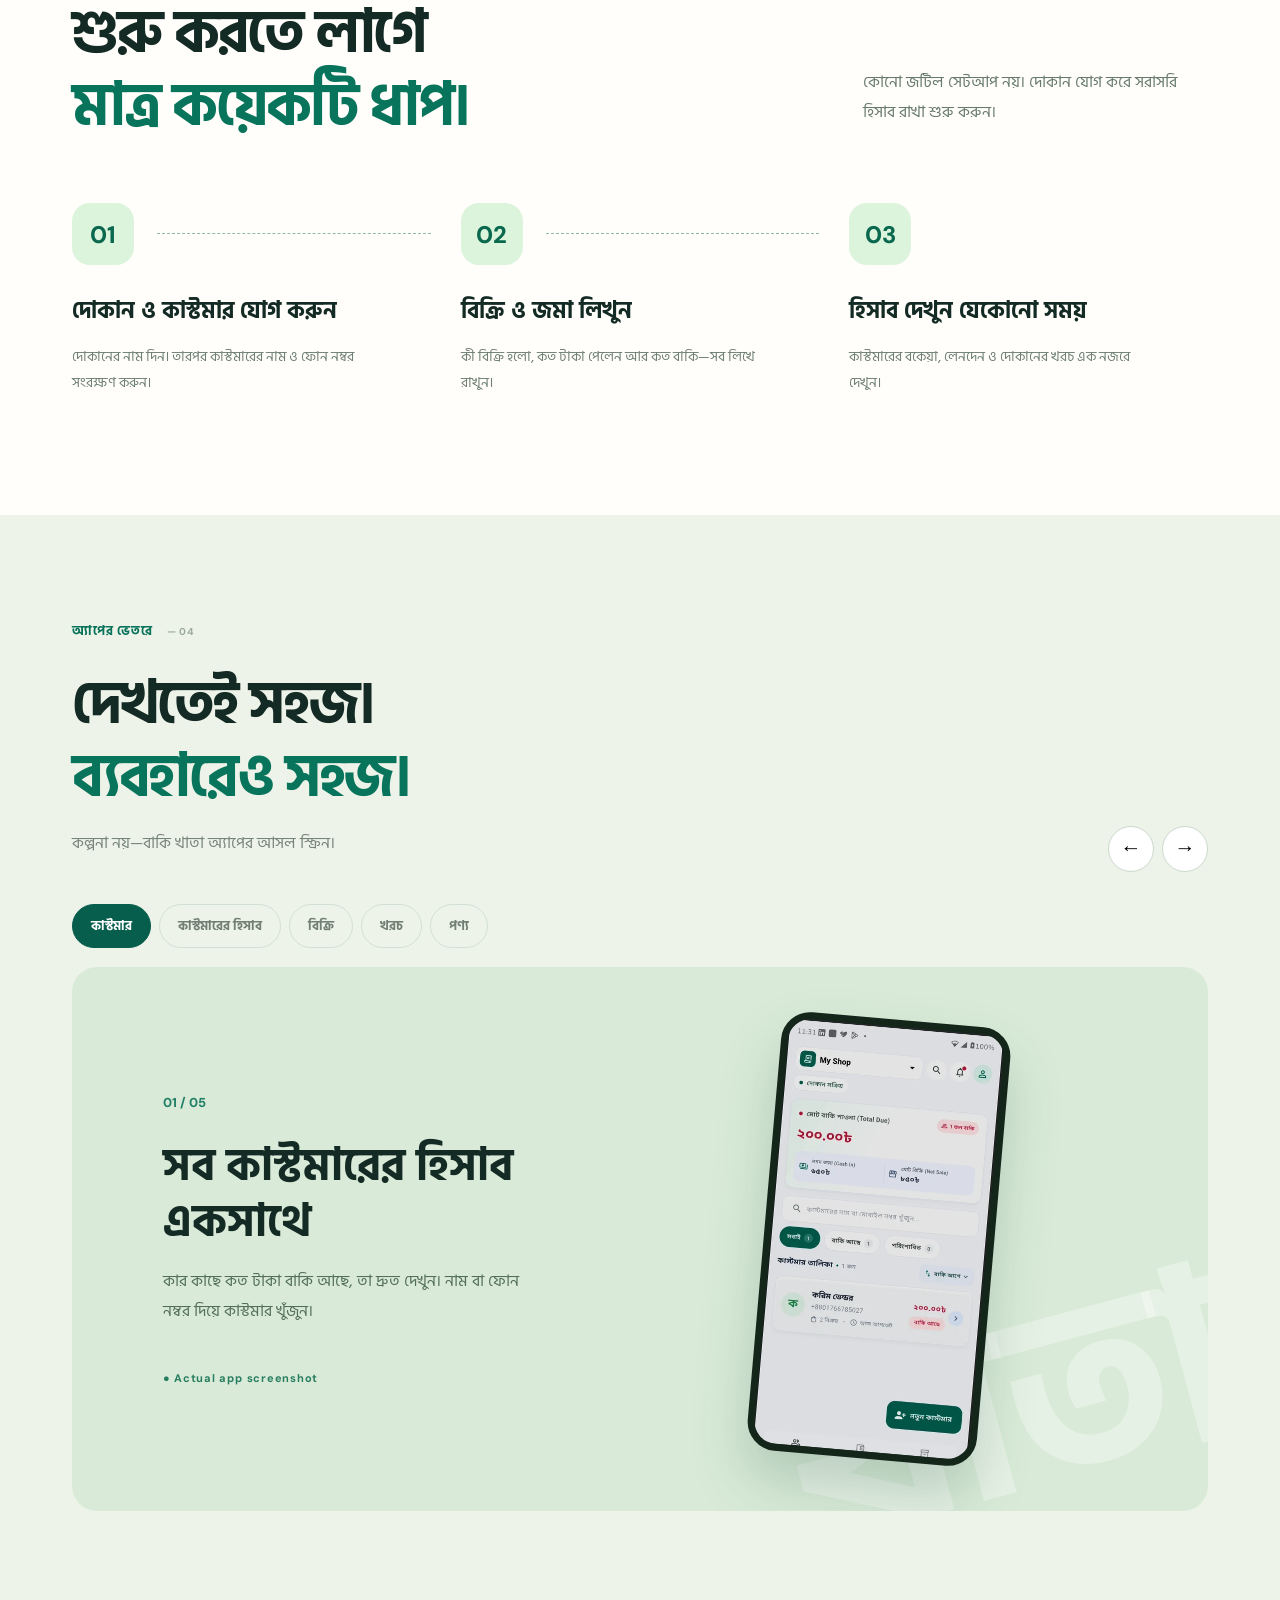
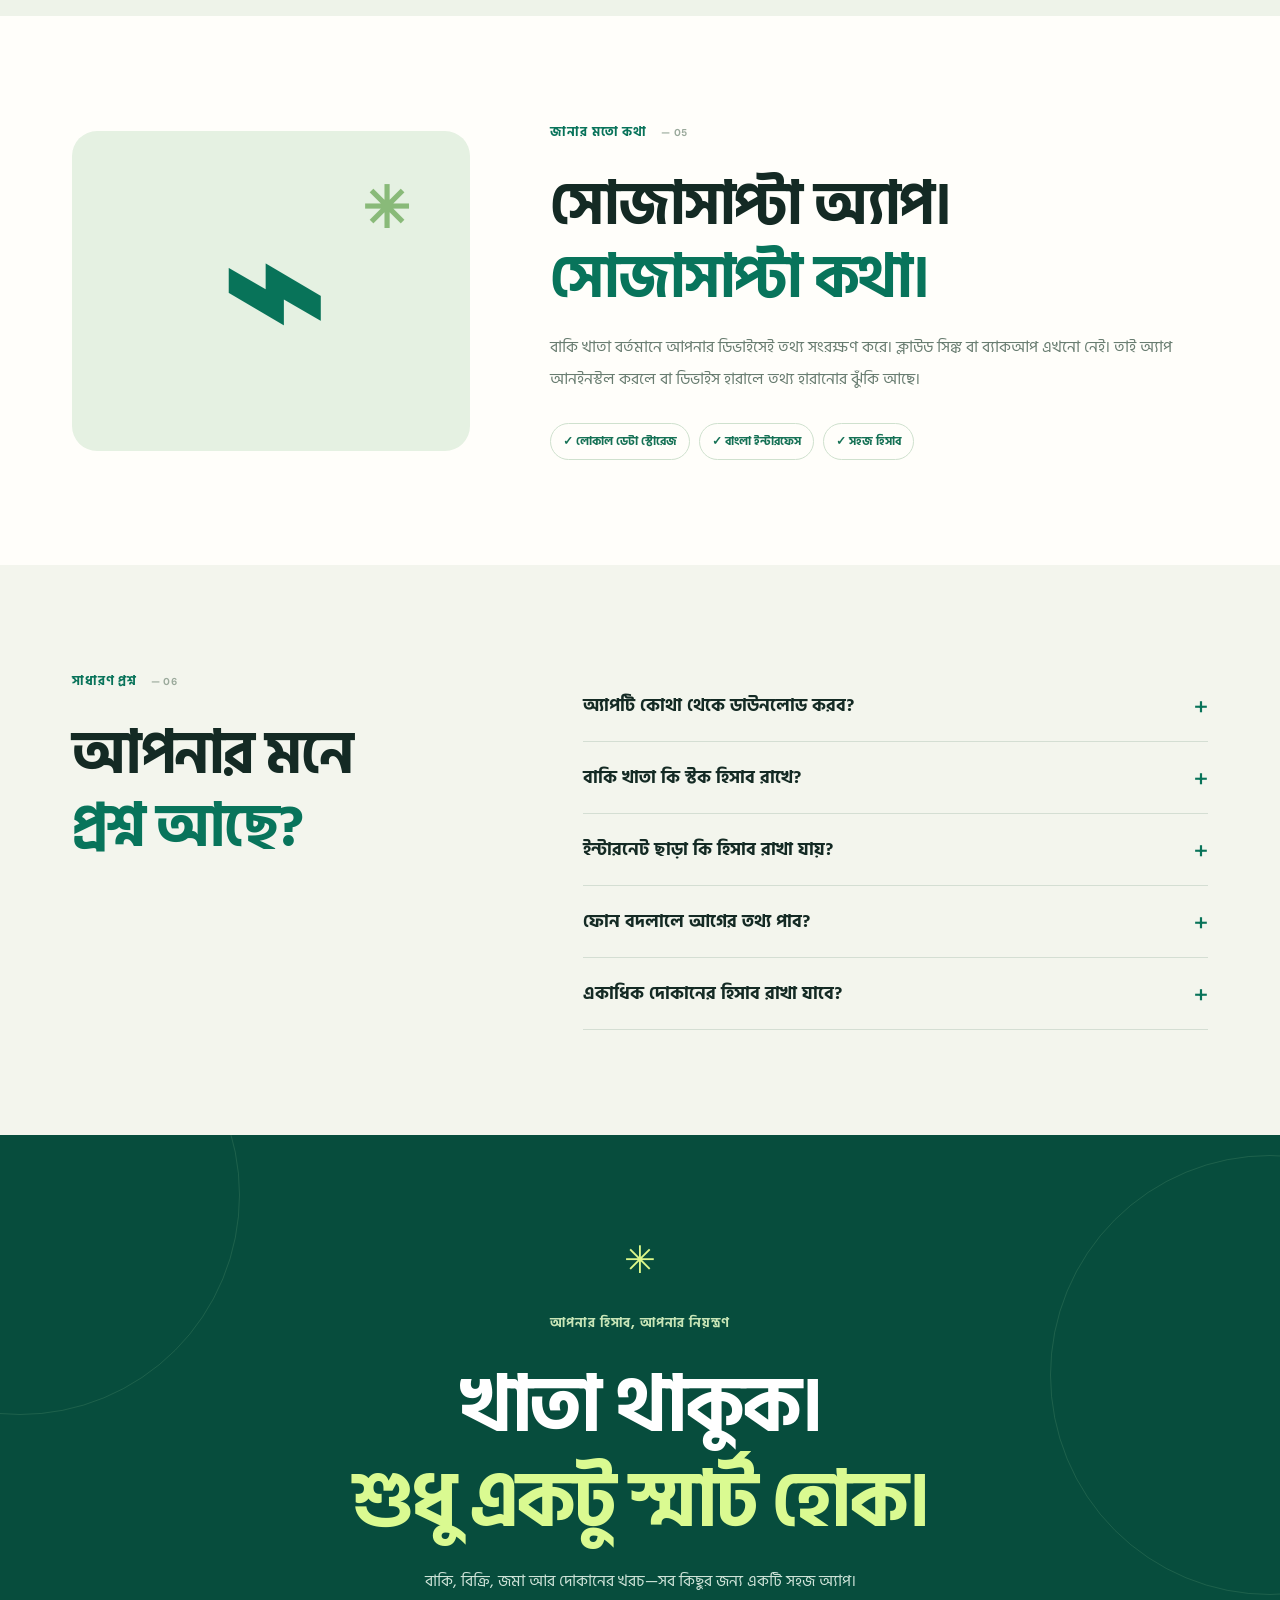
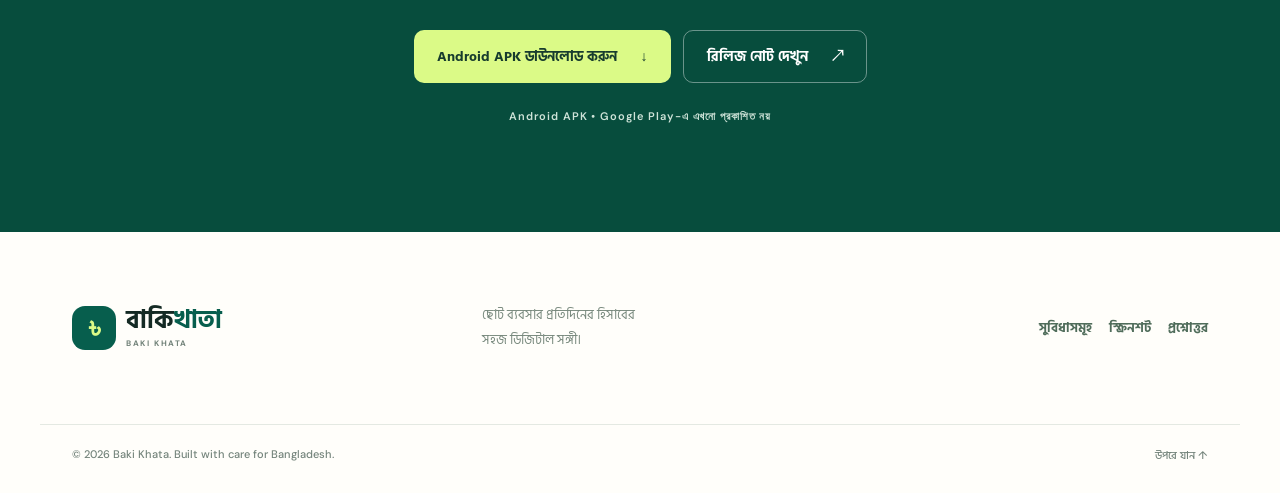
==== commit 01ebbd03: "doc: release link added" ====
--- a/baki-khata-landing/index.html
+++ b/baki-khata-landing/index.html
@@ -14,19 +14,19 @@
   <link rel="stylesheet" href="styles.css" />
 </head>
 <body>
-  <div class="announcement"><span class="status-dot"></span> ছোট ব্যবসার জন্য সহজ ডিজিটাল হিসাব <span class="announcement-arrow">✦</span> Made for Bangladesh</div>
+  <div class="announcement"><span class="status-dot"></span> Android APK এখন GitHub-এ ডাউনলোডের জন্য পাওয়া যাচ্ছে <span class="announcement-arrow">✦</span> Google Play-এ এখনো নেই</div>
   <header class="site-header" id="top"><div class="container nav">
     <a class="brand" href="#top" aria-label="বাকি খাতা হোম"><span class="brand-symbol">৳</span><span>বাকি<span class="brand-accent">খাতা</span><small>BAKI KHATA</small></span></a>
     <nav class="desktop-nav" aria-label="প্রধান নেভিগেশন"><a href="#features">সুবিধাসমূহ</a><a href="#how-it-works">যেভাবে কাজ করে</a><a href="#screens">অ্যাপের ভেতরে</a><a href="#faq">প্রশ্নোত্তর</a></nav>
-    <a class="btn btn-dark nav-cta" href="#get-started">অ্যাপটি দেখুন <span aria-hidden="true">↗</span></a>
+    <a class="btn btn-dark nav-cta" href="https://github.com/carbonanik/baki_khata/releases/latest/download/app-release.apk" target="_blank" rel="noopener noreferrer">APK ডাউনলোড <span aria-hidden="true">↓</span></a>
     <button class="mobile-menu-toggle" aria-label="মেনু খুলুন" aria-expanded="false">☰</button>
-  </div><nav class="mobile-nav" id="mobile-nav"><a href="#features">সুবিধাসমূহ</a><a href="#how-it-works">যেভাবে কাজ করে</a><a href="#screens">অ্যাপের ভেতরে</a><a href="#faq">প্রশ্নোত্তর</a><a href="#get-started">অ্যাপটি দেখুন</a></nav></header>
+  </div><nav class="mobile-nav" id="mobile-nav"><a href="#features">সুবিধাসমূহ</a><a href="#how-it-works">যেভাবে কাজ করে</a><a href="#screens">অ্যাপের ভেতরে</a><a href="#faq">প্রশ্নোত্তর</a><a href="https://github.com/carbonanik/baki_khata/releases/latest/download/app-release.apk" target="_blank" rel="noopener noreferrer">APK ডাউনলোড করুন</a></nav></header>
   <main>
     <section class="hero"><div class="hero-grain"></div><div class="container hero-grid">
       <div class="hero-copy"><div class="eyebrow"><span class="eyebrow-star">✳</span> আপনার দোকানের ডিজিটাল সঙ্গী <span class="eyebrow-mini">🇧🇩</span></div>
         <h1>বাকির হিসাব<br /><span class="highlight-word">এখন আরও</span><br />সহজ<span class="period">।</span></h1>
         <p class="hero-description">কার কাছে কত বাকি, আজ কত বিক্রি, কত টাকা জমা হলো—সব হিসাব রাখুন এক জায়গায়। জটিল সফটওয়্যার নয়, আপনার পরিচিত খাতার সহজ ডিজিটাল রূপ।</p>
-        <div class="hero-actions"><a class="btn btn-lime" href="#get-started">অ্যাপটি ব্যবহার করুন <span>↗</span></a><a class="btn btn-outline" href="#screens"><span class="play-icon">▶</span> অ্যাপটি দেখুন</a></div>
+        <div class="hero-actions"><a class="btn btn-lime" href="https://github.com/carbonanik/baki_khata/releases/latest/download/app-release.apk" target="_blank" rel="noopener noreferrer">Android APK ডাউনলোড করুন <span>↓</span></a><a class="btn btn-outline" href="#screens"><span class="play-icon">▶</span> অ্যাপটি দেখুন</a></div>
         <div class="hero-trust"><span class="hero-trust-icon">✓</span><span>বাংলা ভাষায়</span><i></i><span>৳ টাকায় হিসাব</span><i></i><span>সহজ ব্যবহার</span></div>
       </div>
       <div class="hero-art" aria-label="বাকি খাতা অ্যাপের স্ক্রিনশট"><span class="halo halo-one"></span><span class="halo halo-two"></span><div class="phone phone-back"><img src="assets/account.webp" alt="কাস্টমার হিসাবের স্ক্রিন" /></div><div class="phone phone-front"><div class="phone-camera"></div><img src="assets/customers.webp" alt="বাকি খাতার কাস্টমার তালিকা এবং মোট বাকির হিসাব" /></div><div class="floating-pill float-one"><span class="float-icon">৳</span><span><small>হিসাব এক জায়গায়</small><strong>বাকি • জমা • বিক্রি</strong></span></div><div class="floating-pill float-two"><span class="check-icon">✓</span><span><strong>হিসাব রাখা সহজ</strong><small>আপনার হাতের মুঠোয়</small></span></div><div class="hero-doodle">✳</div></div>
@@ -51,9 +51,9 @@
 
     <section class="privacy section-pad"><div class="container privacy-grid"><div class="privacy-symbol">⌁<span>✳</span></div><div><div class="section-label">জানার মতো কথা <span>— 05</span></div><h2>সোজাসাপ্টা অ্যাপ।<br /><em>সোজাসাপ্টা কথা।</em></h2><p>বাকি খাতা বর্তমানে আপনার ডিভাইসেই তথ্য সংরক্ষণ করে। ক্লাউড সিঙ্ক বা ব্যাকআপ এখনো নেই। তাই অ্যাপ আনইনস্টল করলে বা ডিভাইস হারালে তথ্য হারানোর ঝুঁকি আছে।</p><div class="truth-pills"><span>✓ লোকাল ডেটা স্টোরেজ</span><span>✓ বাংলা ইন্টারফেস</span><span>✓ সহজ হিসাব</span></div></div></div></section>
 
-    <section class="faq section-pad" id="faq"><div class="container faq-grid"><div><div class="section-label">সাধারণ প্রশ্ন <span>— 06</span></div><h2>আপনার মনে<br /><em>প্রশ্ন আছে?</em></h2></div><div class="faq-list"><details><summary>বাকি খাতা কি স্টক হিসাব রাখে?<span>+</span></summary><p>না। পণ্যের নাম ও বিক্রয়মূল্য রাখা যায়, কিন্তু স্টকের পরিমাণ বা ইনভেন্টরি ট্র্যাক করা হয় না।</p></details><details><summary>ইন্টারনেট ছাড়া কি হিসাব রাখা যায়?<span>+</span></summary><p>অ্যাপের হিসাব ডিভাইসে স্থানীয়ভাবে সংরক্ষিত হয়। কল বা WhatsApp-এ যোগাযোগের মতো বাইরের সেবার জন্য প্রয়োজন অনুযায়ী সংযোগ লাগতে পারে।</p></details><details><summary>ফোন বদলালে আগের তথ্য পাব?<span>+</span></summary><p>এখনো ক্লাউড সিঙ্ক বা ব্যাকআপ নেই। নতুন ফোনে আগের তথ্য স্বয়ংক্রিয়ভাবে আসবে না।</p></details><details><summary>একাধিক দোকানের হিসাব রাখা যাবে?<span>+</span></summary><p>হ্যাঁ। প্রতিটি দোকানের কাস্টমার, বিক্রি, পণ্য ও খরচ আলাদা রাখা যায়।</p></details></div></div></section>
+    <section class="faq section-pad" id="faq"><div class="container faq-grid"><div><div class="section-label">সাধারণ প্রশ্ন <span>— 06</span></div><h2>আপনার মনে<br /><em>প্রশ্ন আছে?</em></h2></div><div class="faq-list"><details><summary>অ্যাপটি কোথা থেকে ডাউনলোড করব?<span>+</span></summary><p>Android APK GitHub Releases থেকে ডাউনলোড করুন। বাকি খাতা এখনো Google Play Store-এ প্রকাশিত হয়নি।</p></details><details><summary>বাকি খাতা কি স্টক হিসাব রাখে?<span>+</span></summary><p>না। পণ্যের নাম ও বিক্রয়মূল্য রাখা যায়, কিন্তু স্টকের পরিমাণ বা ইনভেন্টরি ট্র্যাক করা হয় না।</p></details><details><summary>ইন্টারনেট ছাড়া কি হিসাব রাখা যায়?<span>+</span></summary><p>অ্যাপের হিসাব ডিভাইসে স্থানীয়ভাবে সংরক্ষিত হয়। কল বা WhatsApp-এ যোগাযোগের মতো বাইরের সেবার জন্য প্রয়োজন অনুযায়ী সংযোগ লাগতে পারে।</p></details><details><summary>ফোন বদলালে আগের তথ্য পাব?<span>+</span></summary><p>এখনো ক্লাউড সিঙ্ক বা ব্যাকআপ নেই। নতুন ফোনে আগের তথ্য স্বয়ংক্রিয়ভাবে আসবে না।</p></details><details><summary>একাধিক দোকানের হিসাব রাখা যাবে?<span>+</span></summary><p>হ্যাঁ। প্রতিটি দোকানের কাস্টমার, বিক্রি, পণ্য ও খরচ আলাদা রাখা যায়।</p></details></div></div></section>
 
-    <section class="final-cta" id="get-started"><div class="container final-inner"><div class="cta-star">✳</div><div class="section-label">আপনার হিসাব, আপনার নিয়ন্ত্রণ</div><h2>খাতা থাকুক।<br /><span>শুধু একটু স্মার্ট হোক।</span></h2><p>বাকি, বিক্রি, জমা আর দোকানের খরচ—সব কিছুর জন্য একটি সহজ অ্যাপ।</p><div class="cta-actions"><a class="btn btn-lime" href="https://github.com/" id="source-link" target="_blank" rel="noopener noreferrer">সোর্স কোড দেখুন <span>↗</span></a><a class="btn btn-outline" href="#screens">স্ক্রিনশট দেখুন <span>↗</span></a></div><p class="cta-note">Android • Flutter • বাংলা ইন্টারফেস</p><div class="cta-orbit orbit-a"></div><div class="cta-orbit orbit-b"></div></div></section>
+    <section class="final-cta" id="get-started"><div class="container final-inner"><div class="cta-star">✳</div><div class="section-label">আপনার হিসাব, আপনার নিয়ন্ত্রণ</div><h2>খাতা থাকুক।<br /><span>শুধু একটু স্মার্ট হোক।</span></h2><p>বাকি, বিক্রি, জমা আর দোকানের খরচ—সব কিছুর জন্য একটি সহজ অ্যাপ।</p><div class="cta-actions"><a class="btn btn-lime" href="https://github.com/carbonanik/baki_khata/releases/latest/download/app-release.apk" target="_blank" rel="noopener noreferrer">Android APK ডাউনলোড করুন <span>↓</span></a><a class="btn btn-outline" href="https://github.com/carbonanik/baki_khata/releases/latest" target="_blank" rel="noopener noreferrer">রিলিজ নোট দেখুন <span>↗</span></a></div><p class="cta-note">Android APK • Google Play-এ এখনো প্রকাশিত নয়</p><div class="cta-orbit orbit-a"></div><div class="cta-orbit orbit-b"></div></div></section>
   </main>
   <footer><div class="container footer-grid"><a class="brand footer-brand" href="#top"><span class="brand-symbol">৳</span><span>বাকি<span class="brand-accent">খাতা</span><small>BAKI KHATA</small></span></a><p>ছোট ব্যবসার প্রতিদিনের হিসাবের<br />সহজ ডিজিটাল সঙ্গী।</p><div class="footer-links"><a href="#features">সুবিধাসমূহ</a><a href="#screens">স্ক্রিনশট</a><a href="#faq">প্রশ্নোত্তর</a></div></div><div class="container footer-bottom"><span>© <span id="year">2026</span> Baki Khata. Built with care for Bangladesh.</span><a href="#top">উপরে যান ↑</a></div></footer>
   <script src="script.js"></script>
